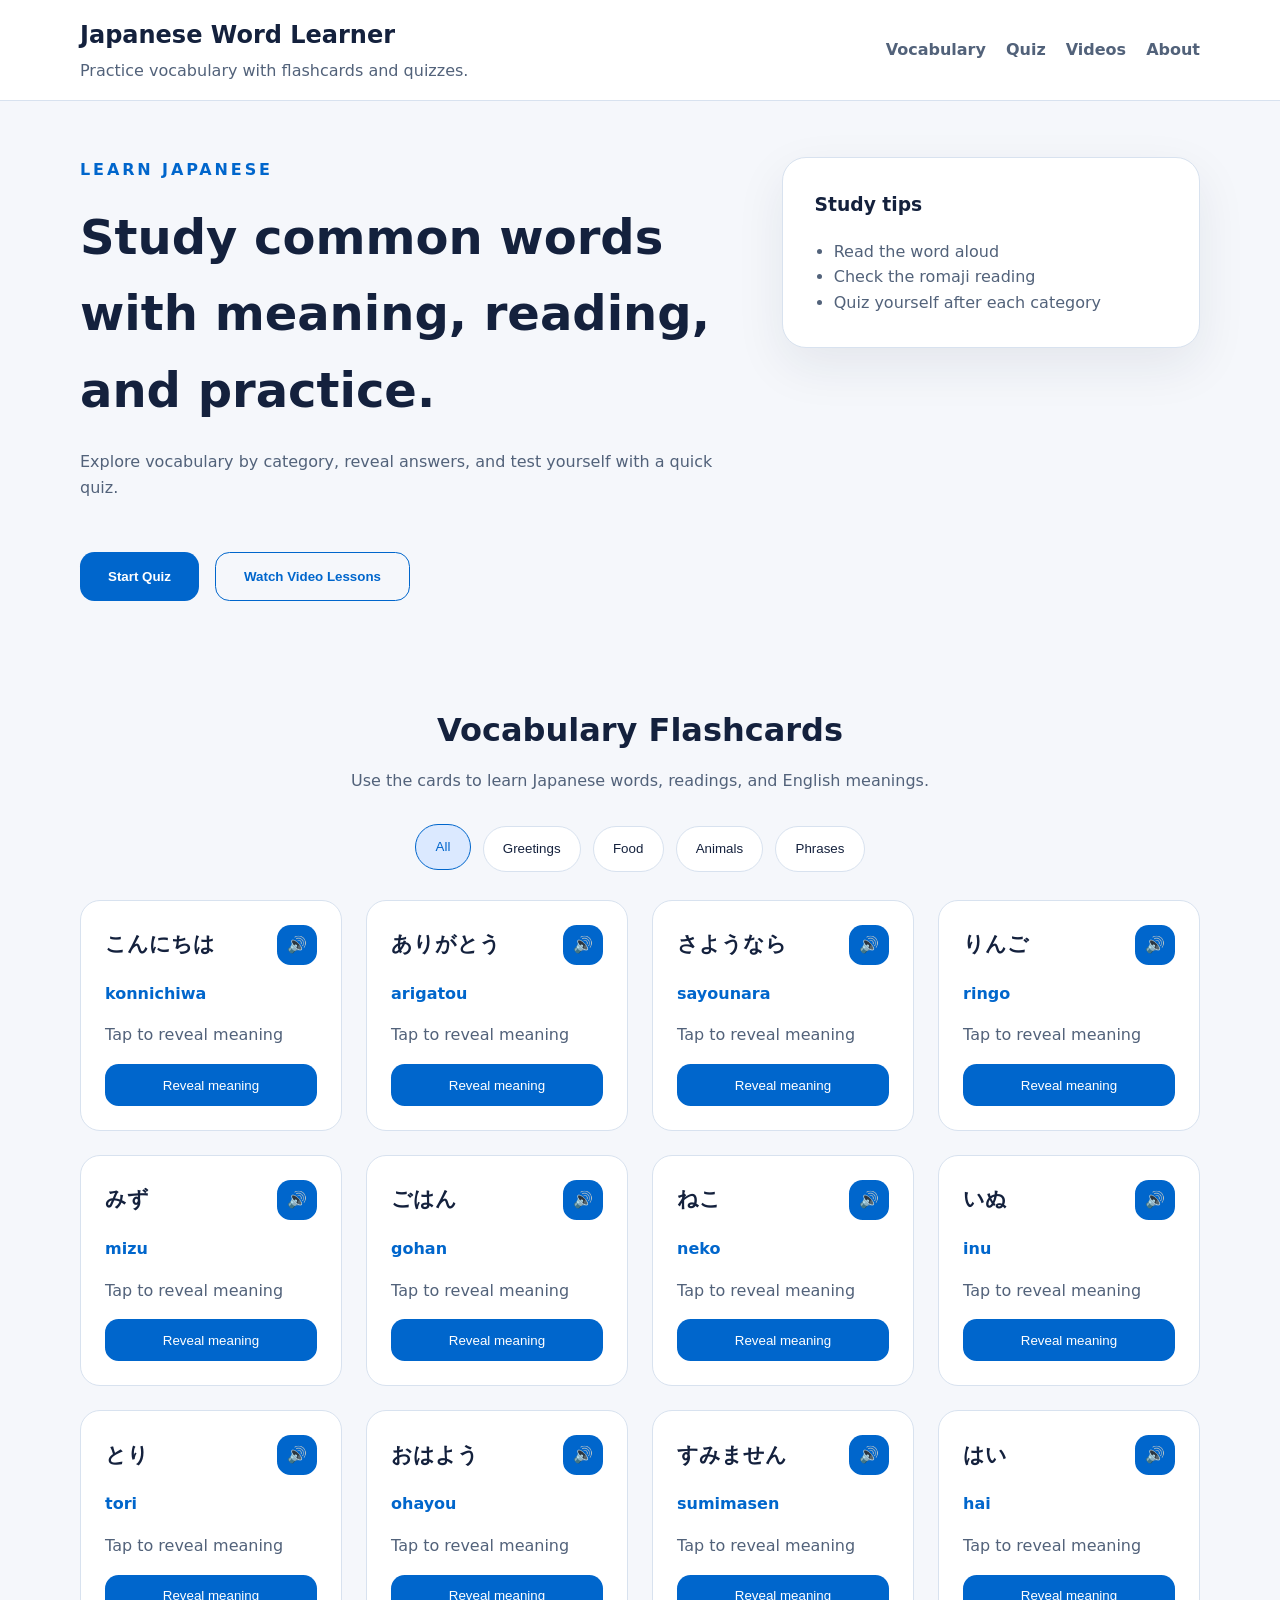
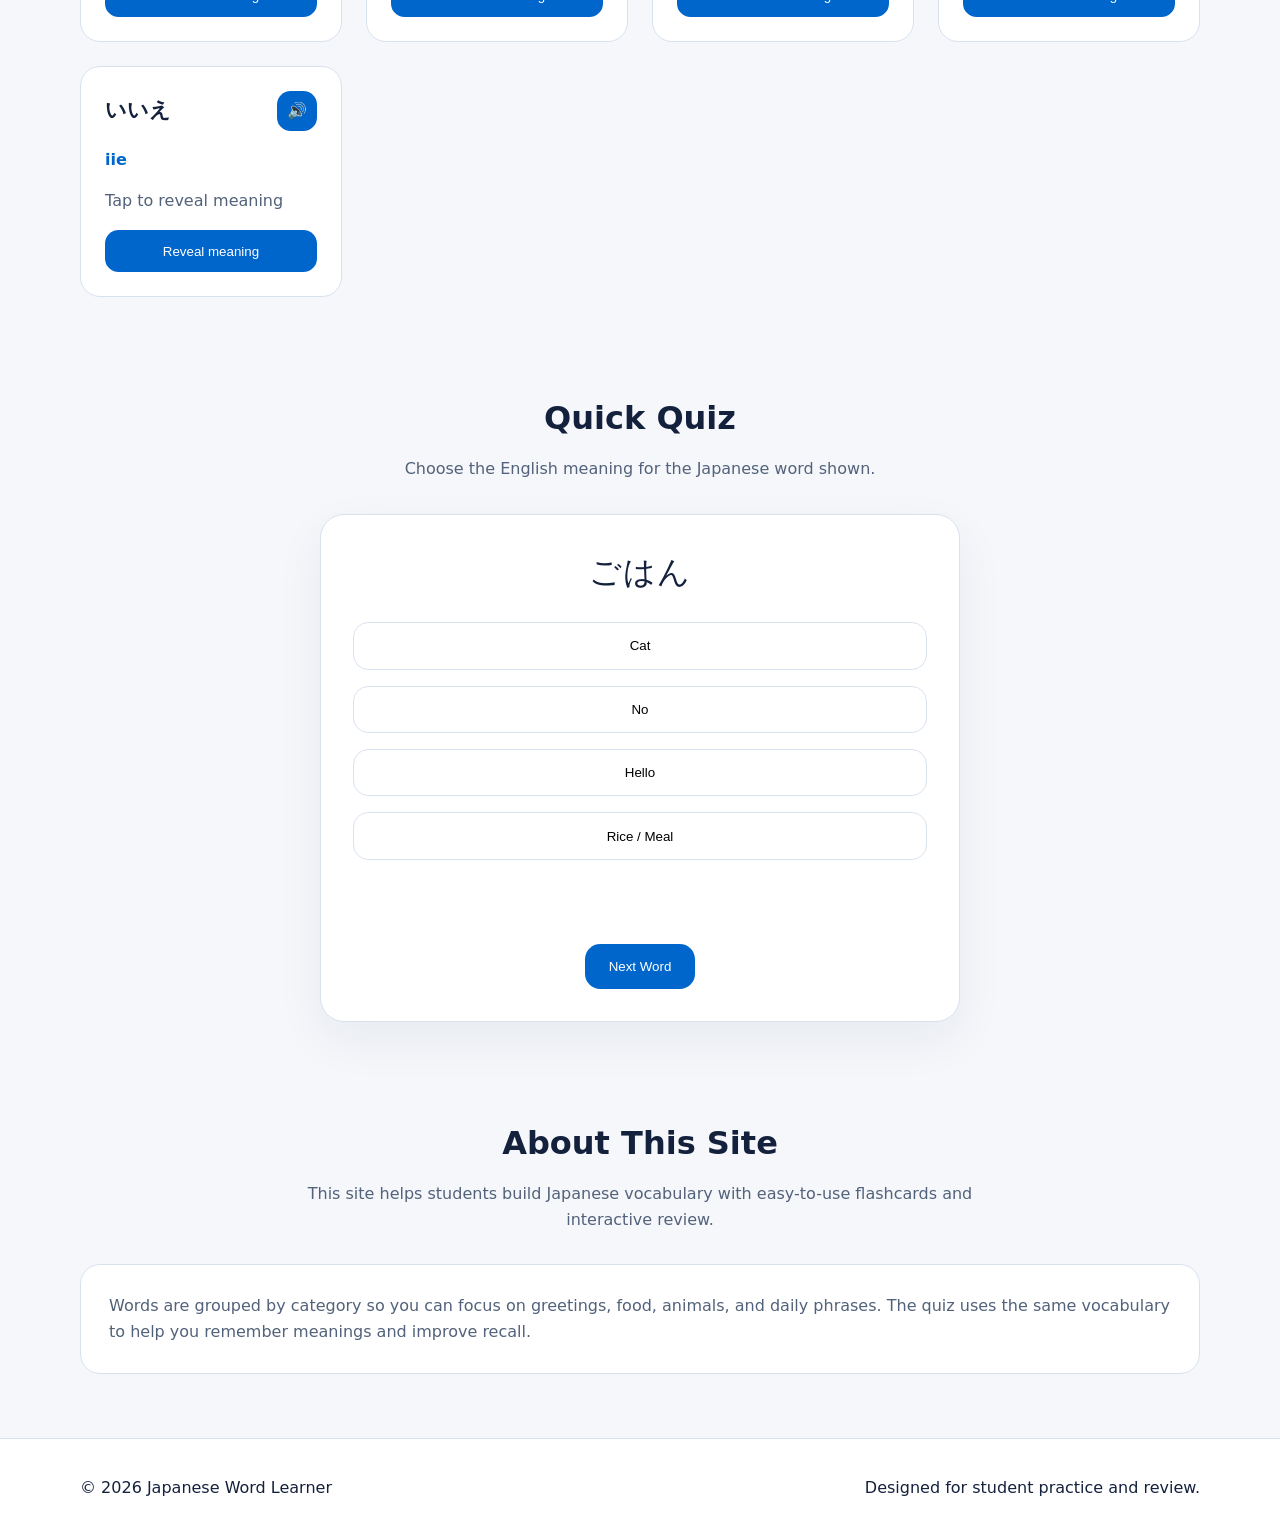
==== index.html @ 0eb78bca "Add files via upload" ====
<!DOCTYPE html>
<html lang="en">
<head>
  <meta charset="UTF-8" />
  <meta name="viewport" content="width=device-width, initial-scale=1.0" />
  <title>Japanese Word Learner</title>
  <link rel="stylesheet" href="styles.css" />
</head>
<body>
  <header class="site-header">
    <div class="container header-inner">
      <div>
        <h1>Japanese Word Learner</h1>
        <p>Practice vocabulary with flashcards and quizzes.</p>
      </div>
      <nav class="main-nav">
        <a href="#vocab">Vocabulary</a>
        <a href="quiz.html">Quiz</a>
        <a href="videos.html">Videos</a>
        <a href="#about">About</a>
      </nav>
    </div>
  </header>

  <main>
    <section class="hero">
      <div class="container hero-grid">
        <div>
          <span class="eyebrow">Learn Japanese</span>
          <h2>Study common words with meaning, reading, and practice.</h2>
          <p>Explore vocabulary by category, reveal answers, and test yourself with a quick quiz.</p>
          <div class="hero-actions">
            <button id="startQuizBtn">Start Quiz</button>
            <button class="secondary" onclick="location.href='videos.html'">Watch Video Lessons</button>
          </div>
        </div>
        <div class="hero-card">
          <h3>Study tips</h3>
          <ul>
            <li>Read the word aloud</li>
            <li>Check the romaji reading</li>
            <li>Quiz yourself after each category</li>
          </ul>
        </div>
      </div>
    </section>

    <section id="vocab" class="section vocab-section">
      <div class="container">
        <div class="section-header">
          <h2>Vocabulary Flashcards</h2>
          <p>Use the cards to learn Japanese words, readings, and English meanings.</p>
        </div>
        <div class="category-buttons" id="categoryButtons"></div>
        <div class="cards-grid" id="cardsGrid"></div>
      </div>
    </section>

    <section id="quiz" class="section quiz-section">
      <div class="container">
        <div class="section-header">
          <h2>Quick Quiz</h2>
          <p>Choose the English meaning for the Japanese word shown.</p>
        </div>
        <div class="quiz-card">
          <p class="quiz-word" id="quizWord"></p>
          <div class="quiz-options" id="quizOptions"></div>
          <p class="quiz-feedback" id="quizFeedback"></p>
          <button id="nextQuestionBtn">Next Word</button>
        </div>
      </div>
    </section>

    <section id="about" class="section about-section">
      <div class="container">
        <div class="section-header">
          <h2>About This Site</h2>
          <p>This site helps students build Japanese vocabulary with easy-to-use flashcards and interactive review.</p>
        </div>
        <p class="about-text">Words are grouped by category so you can focus on greetings, food, animals, and daily phrases. The quiz uses the same vocabulary to help you remember meanings and improve recall.</p>
      </div>
    </section>
  </main>

  <footer class="site-footer">
    <div class="container footer-inner">
      <p>&copy; 2026 Japanese Word Learner</p>
      <p>Designed for student practice and review.</p>
    </div>
  </footer>

  <script src="script.js"></script>
</body>
</html>
---- styles.css ----
:root {
  --bg: #f5f7fb;
  --surface: #ffffff;
  --text: #14213d;
  --muted: #52627a;
  --primary: #0066cc;
  --primary-soft: #dbe9ff;
  --border: #d8e2ef;
}

* {
  box-sizing: border-box;
}

html,
body {
  margin: 0;
  font-family: Inter, system-ui, sans-serif;
  background: var(--bg);
  color: var(--text);
}

body {
  line-height: 1.6;
}

.container {
  width: min(1120px, calc(100% - 2rem));
  margin: 0 auto;
}

.site-header {
  background: #fff;
  border-bottom: 1px solid var(--border);
}

.header-inner,
.footer-inner {
  display: flex;
  align-items: center;
  justify-content: space-between;
  gap: 1rem;
  padding: 1rem 0;
}

.header-inner h1 {
  margin: 0;
  font-size: 1.5rem;
}

.header-inner p {
  margin: 0.25rem 0 0;
  color: var(--muted);
}

.main-nav {
  display: flex;
  gap: 1.25rem;
}

.main-nav a {
  color: var(--muted);
  text-decoration: none;
  font-weight: 700;
}

.hero {
  padding: 3.5rem 0;
}

.hero-grid {
  display: grid;
  grid-template-columns: 1.6fr 1fr;
  gap: 2rem;
  align-items: start;
}

.eyebrow {
  display: inline-block;
  text-transform: uppercase;
  letter-spacing: 0.18em;
  color: var(--primary);
  font-weight: 700;
  margin-bottom: 1rem;
}

.hero h2 {
  margin: 0;
  font-size: clamp(2rem, 4vw, 3rem);
}

.hero p {
  max-width: 42rem;
  color: var(--muted);
  margin: 1.25rem 0 0;
}

.hero button {
  margin-top: 1.75rem;
  padding: 1rem 1.75rem;
  border: none;
  border-radius: 0.9rem;
  background: var(--primary);
  color: #fff;
  font-weight: 700;
  cursor: pointer;
}

.hero-card,
.quiz-card,
.feature-card,
.card,
.about-text {
  background: var(--surface);
}

.hero-card {
  border: 1px solid var(--border);
  border-radius: 1.5rem;
  padding: 2rem;
  box-shadow: 0 18px 50px rgba(20, 33, 61, 0.08);
}

.hero-card h3 {
  margin-top: 0;
}

.hero-card ul {
  margin: 1rem 0 0;
  padding-left: 1.2rem;
  color: var(--muted);
}

.section {
  padding: 3rem 0;
}

.section-header {
  text-align: center;
  margin-bottom: 2rem;
}

.section-header h2 {
  margin: 0;
  font-size: 2rem;
}

.section-header p {
  margin: 0.75rem auto 0;
  color: var(--muted);
  max-width: 44rem;
}

.category-buttons {
  display: flex;
  flex-wrap: wrap;
  gap: 0.75rem;
  justify-content: center;
  margin-bottom: 1.75rem;
}

.category-button {
  border: 1px solid var(--border);
  background: #fff;
  color: var(--text);
  padding: 0.9rem 1.2rem;
  border-radius: 999px;
  cursor: pointer;
  transition: transform 0.2s ease, background 0.2s ease;
}

.category-button:hover,
.category-button.active {
  background: var(--primary-soft);
  border-color: var(--primary);
  color: var(--primary);
  transform: translateY(-2px);
}

.cards-grid {
  display: grid;
  grid-template-columns: repeat(auto-fit, minmax(240px, 1fr));
  gap: 1.5rem;
}

.card {
  border: 1px solid var(--border);
  border-radius: 1.25rem;
  padding: 1.5rem;
  display: grid;
  gap: 1rem;
}

.card h3 {
  margin: 0;
  font-size: 1.3rem;
}

.card p {
  margin: 0;
  color: var(--muted);
}

.card-image {
  width: 100%;
  border-radius: 0.75rem;
  display: none;
  margin-top: 0.6rem;
  border: 1px solid var(--border);
}

.card .reading {
  color: var(--primary);
  font-weight: 700;
}

.card-header {
  display: flex;
  align-items: center;
  justify-content: space-between;
  gap: 1rem;
}

.sound-button {
  border: none;
  background: var(--primary-soft);
  color: var(--primary);
  width: 2.5rem;
  height: 2.5rem;
  border-radius: 50%;
  cursor: pointer;
  font-size: 1rem;
  display: flex;
  align-items: center;
  justify-content: center;
  line-height: 1;
}

.sound-button:hover {
  background: var(--primary);
  color: #fff;
}

.card button {
  border: none;
  background: var(--primary);
  color: #fff;
  padding: 0.85rem 1rem;
  border-radius: 0.85rem;
  cursor: pointer;
}

.hero-actions {
  display: flex;
  gap: 1rem;
  flex-wrap: wrap;
  margin-top: 1.5rem;
}

button.secondary {
  background: transparent;
  color: var(--primary);
  border: 1px solid var(--primary);
}

.video-list,
.video-cards {
  display: grid;
  gap: 1.5rem;
}

.video-card {
  border: 1px solid var(--border);
  border-radius: 1.25rem;
  padding: 1.75rem;
  background: var(--surface);
  display: grid;
  gap: 1rem;
}

.video-card h3 {
  margin: 0;
}

.video-card p {
  margin: 0;
  color: var(--muted);
}

.video-card a,
.card-button {
  display: inline-flex;
  align-items: center;
  justify-content: center;
  padding: 0.85rem 1rem;
  border-radius: 0.85rem;
  background: var(--primary);
  color: #fff;
  text-decoration: none;
  font-weight: 700;
}

.video-card a:hover,
.card-button:hover {
  opacity: 0.95;
}
.video-card a {
  justify-self: start;
}

video {
  width: 100%;
  border-radius: 1rem;
  border: 1px solid var(--border);
}

.quiz-card {
  margin: 0 auto;
  max-width: 640px;
  border: 1px solid var(--border);
  border-radius: 1.5rem;
  padding: 2rem;
  box-shadow: 0 18px 50px rgba(20, 33, 61, 0.06);
  text-align: center;
}

.quiz-word {
  margin: 0 0 1.5rem;
  font-size: 2rem;
  letter-spacing: 0.04em;
}

.quiz-options {
  display: grid;
  gap: 1rem;
  margin-bottom: 1.25rem;
}

.option-button {
  padding: 0.95rem 1rem;
  border-radius: 0.95rem;
  border: 1px solid var(--border);
  background: #fff;
  cursor: pointer;
  transition: background 0.2s ease, border-color 0.2s ease;
}

.option-button:hover {
  background: var(--primary-soft);
}

.option-button.correct {
  background: #d1fae5;
  border-color: #10b981;
}

.option-button.incorrect {
  background: #fee2e2;
  border-color: #ef4444;
}

.quiz-feedback {
  min-height: 2rem;
  color: var(--muted);
  font-weight: 700;
}

#nextQuestionBtn {
  margin-top: 1rem;
  padding: 0.95rem 1.5rem;
  background: var(--primary);
  color: #fff;
  border: none;
  border-radius: 0.95rem;
  cursor: pointer;
}

.about-text {
  border: 1px solid var(--border);
  border-radius: 1.25rem;
  padding: 1.75rem;
  color: var(--muted);
}

.site-footer {
  background: #fff;
  border-top: 1px solid var(--border);
}

.footer-inner {
  justify-content: space-between;
  padding: 1.25rem 0;
}

@media (max-width: 860px) {
  .hero-grid {
    grid-template-columns: 1fr;
  }
}

@media (max-width: 680px) {
  .header-inner,
  .footer-inner {
    flex-direction: column;
    align-items: flex-start;
  }

  .main-nav {
    flex-wrap: wrap;
  }
}
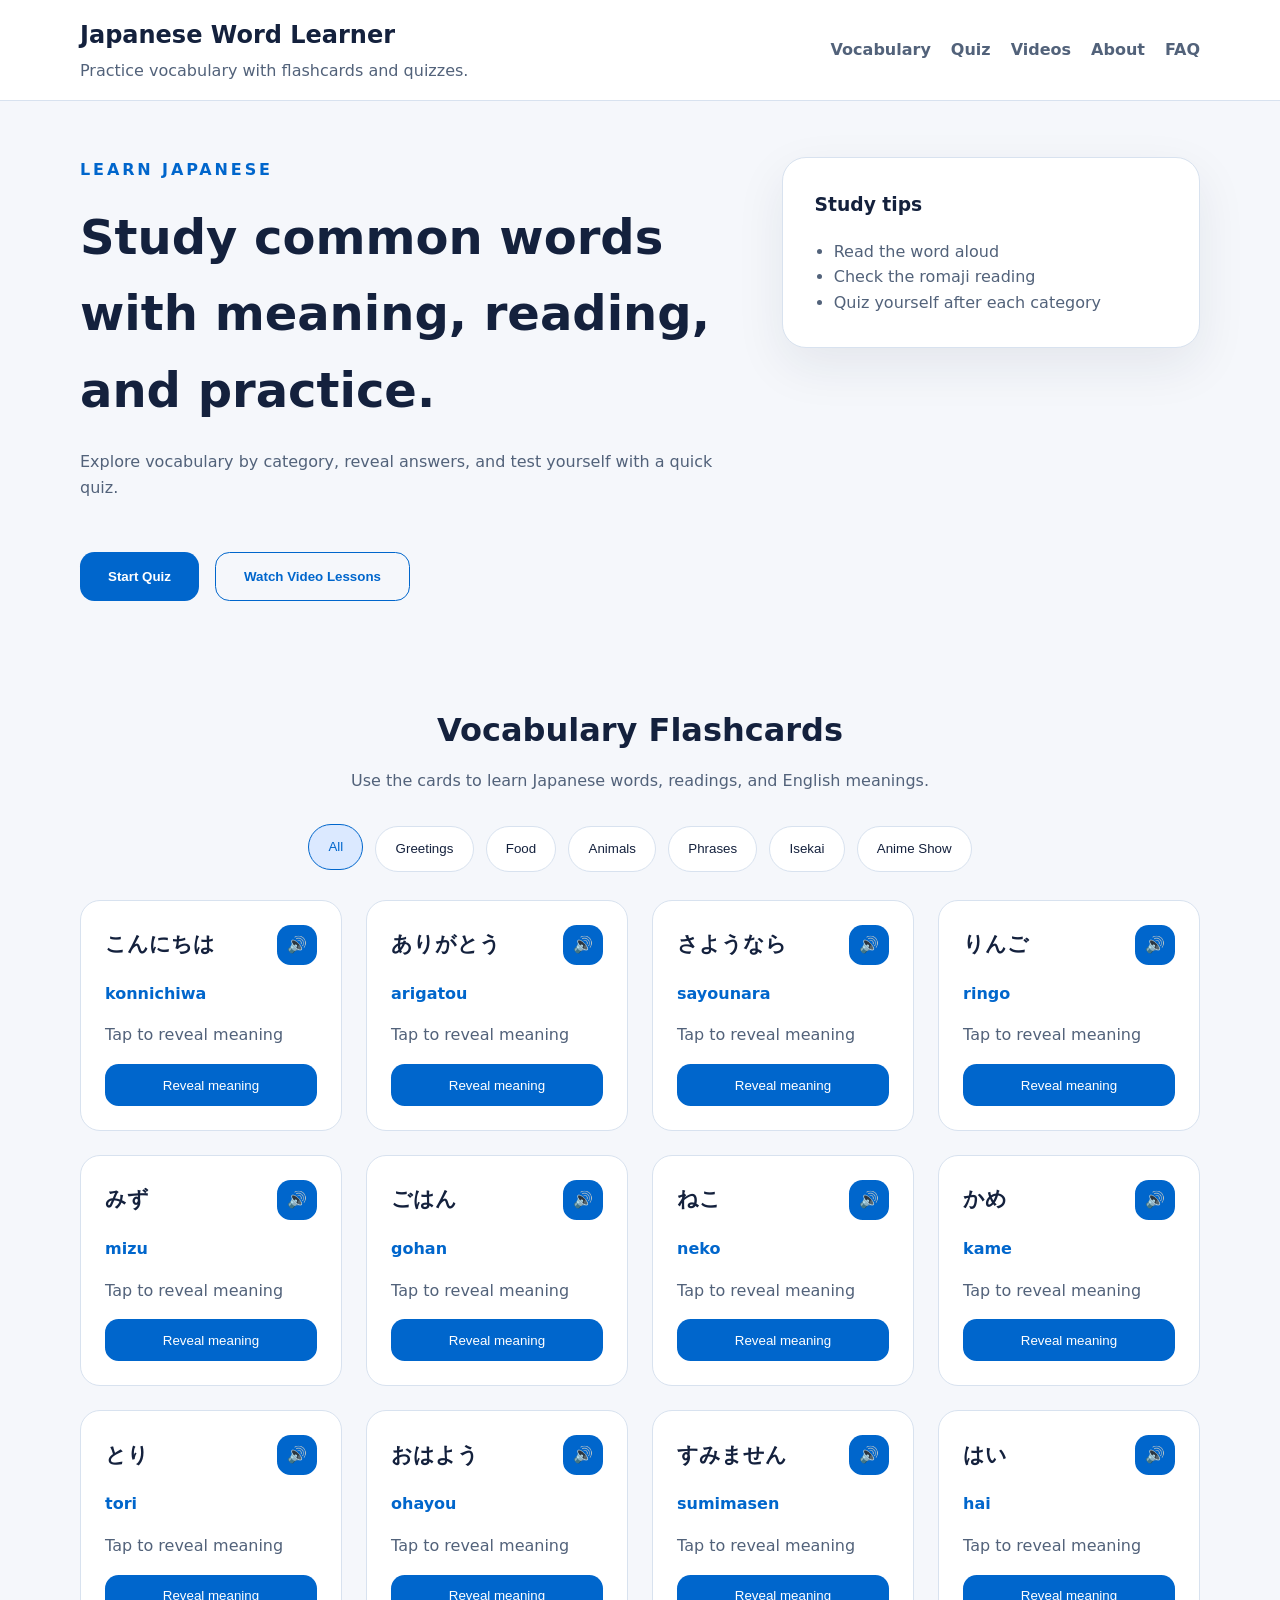
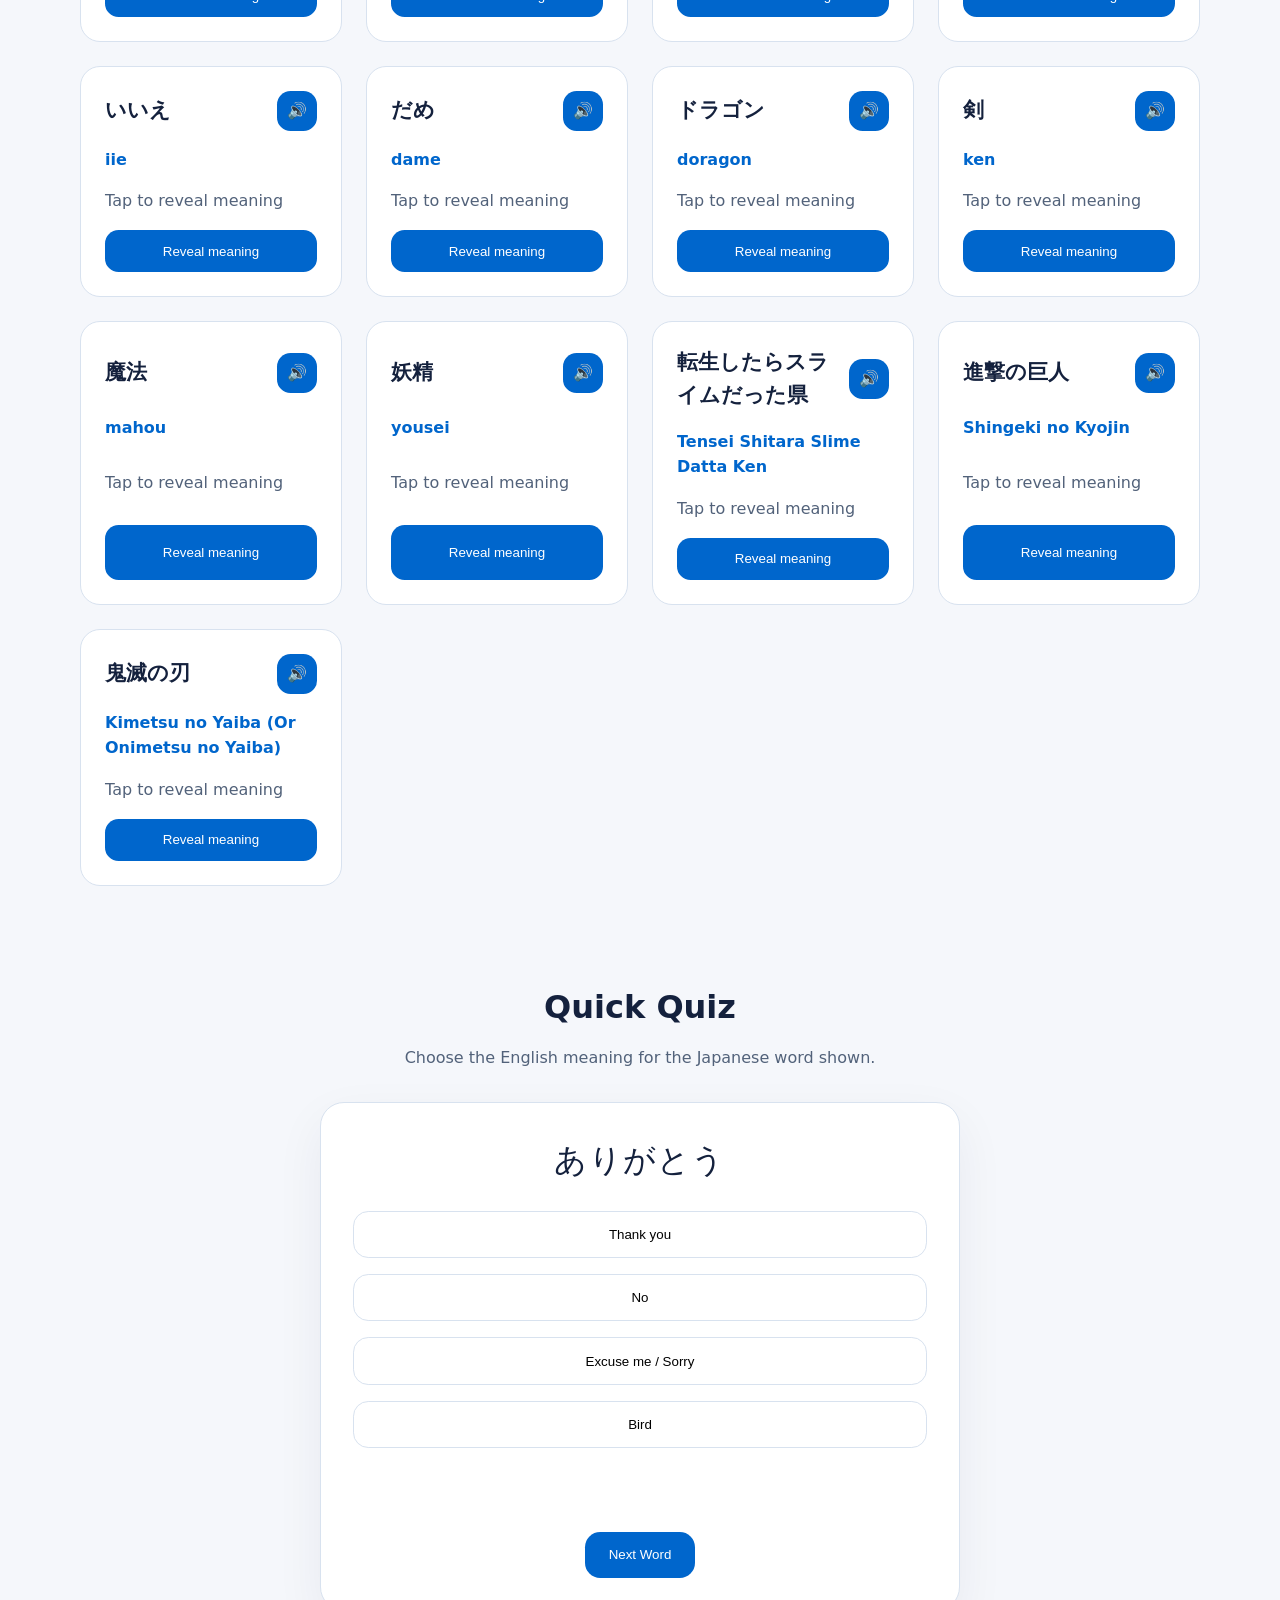
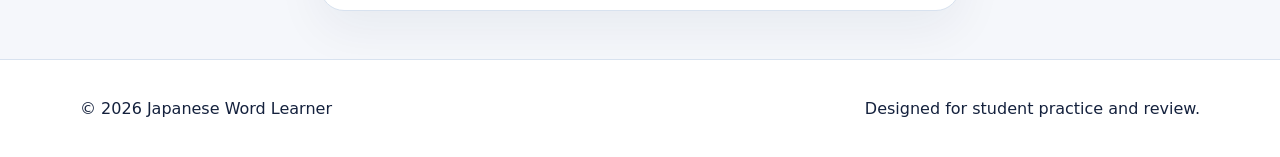
==== commit 2b020bcb: "Add files via upload" ====
--- a/index.html
+++ b/index.html
@@ -7,6 +7,14 @@
   <link rel="stylesheet" href="styles.css" />
 </head>
 <body>
+  <noscript>
+    <div class="noscript-banner">
+      <div class="container">
+        <p>This site requires JavaScript to display the flashcards and quiz. Please enable JavaScript in your browser to use all features.</p>
+      </div>
+    </div>
+  </noscript>
+
   <header class="site-header">
     <div class="container header-inner">
       <div>
@@ -17,7 +25,8 @@
         <a href="#vocab">Vocabulary</a>
         <a href="quiz.html">Quiz</a>
         <a href="videos.html">Videos</a>
-        <a href="#about">About</a>
+        <a href="about.html">About</a>
+        <a href="faq.html">FAQ</a>
       </nav>
     </div>
   </header>
@@ -70,16 +79,6 @@
         </div>
       </div>
     </section>
-
-    <section id="about" class="section about-section">
-      <div class="container">
-        <div class="section-header">
-          <h2>About This Site</h2>
-          <p>This site helps students build Japanese vocabulary with easy-to-use flashcards and interactive review.</p>
-        </div>
-        <p class="about-text">Words are grouped by category so you can focus on greetings, food, animals, and daily phrases. The quiz uses the same vocabulary to help you remember meanings and improve recall.</p>
-      </div>
-    </section>
   </main>
 
   <footer class="site-footer">
--- a/styles.css
+++ b/styles.css
@@ -34,6 +34,21 @@
   border-bottom: 1px solid var(--border);
 }
 
+.noscript-banner {
+  background: #fff7ed;
+  border-bottom: 1px solid #fdba74;
+  color: #7c2d12;
+}
+
+.noscript-banner .container {
+  padding: 1rem 0;
+}
+
+.noscript-banner p {
+  margin: 0;
+  font-weight: 700;
+}
+
 .header-inner,
 .footer-inner {
   display: flex;
@@ -284,6 +299,46 @@
 
 .video-card p {
   margin: 0;
+  color: var(--muted);
+}
+
+.faq-list {
+  display: grid;
+  gap: 1rem;
+}
+
+.faq-item {
+  border: 1px solid var(--border);
+  border-radius: 1.25rem;
+  background: var(--surface);
+  padding: 1.2rem 1.5rem;
+}
+
+.faq-item summary {
+  cursor: pointer;
+  font-weight: 700;
+  color: var(--text);
+  list-style: none;
+}
+
+.faq-item summary::-webkit-details-marker {
+  display: none;
+}
+
+.faq-item summary::after {
+  content: "+";
+  float: right;
+  color: var(--primary);
+  font-size: 1.3rem;
+  line-height: 1;
+}
+
+.faq-item[open] summary::after {
+  content: "−";
+}
+
+.faq-item p {
+  margin: 1rem 0 0;
   color: var(--muted);
 }
 
@@ -308,10 +363,42 @@
   justify-self: start;
 }
 
-video {
+.member-photo-placeholder {
   width: 100%;
+  min-height: 220px;
   border-radius: 1rem;
-  border: 1px solid var(--border);
+  border: 2px dashed var(--border);
+  background: var(--bg);
+  color: var(--muted);
+  display: flex;
+  align-items: center;
+  justify-content: center;
+  text-align: center;
+  font-weight: 700;
+  margin-bottom: 0.5rem;
+}
+
+video,
+.video-player iframe {
+  width: 100%;
+  height: 100%;
+  border-radius: 1rem;
+  border: 1px solid var(--border);
+}
+
+.video-player {
+  position: relative;
+  width: 100%;
+  aspect-ratio: 16 / 9;
+  overflow: hidden;
+  background: #000;
+}
+
+.video-player iframe,
+.video-player video {
+  display: block;
+  width: 100%;
+  height: 100%;
 }
 
 .quiz-card {
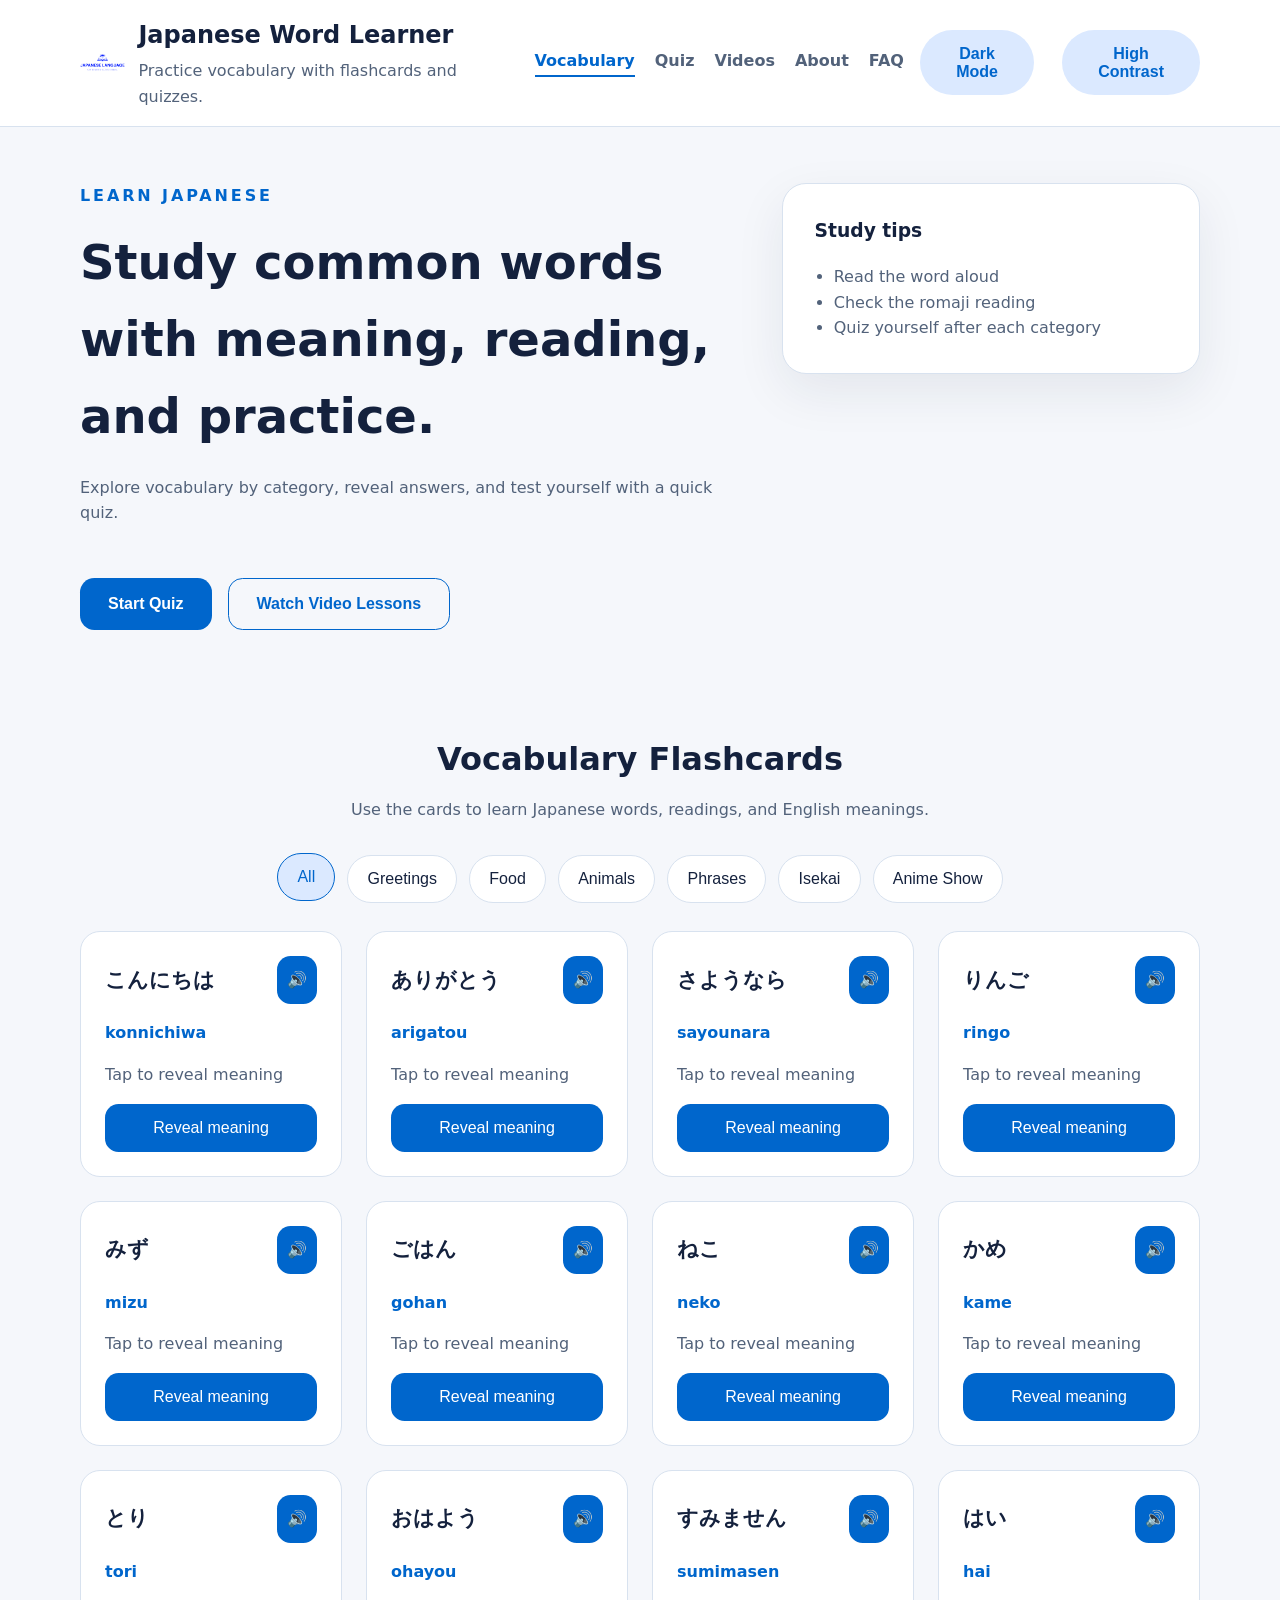
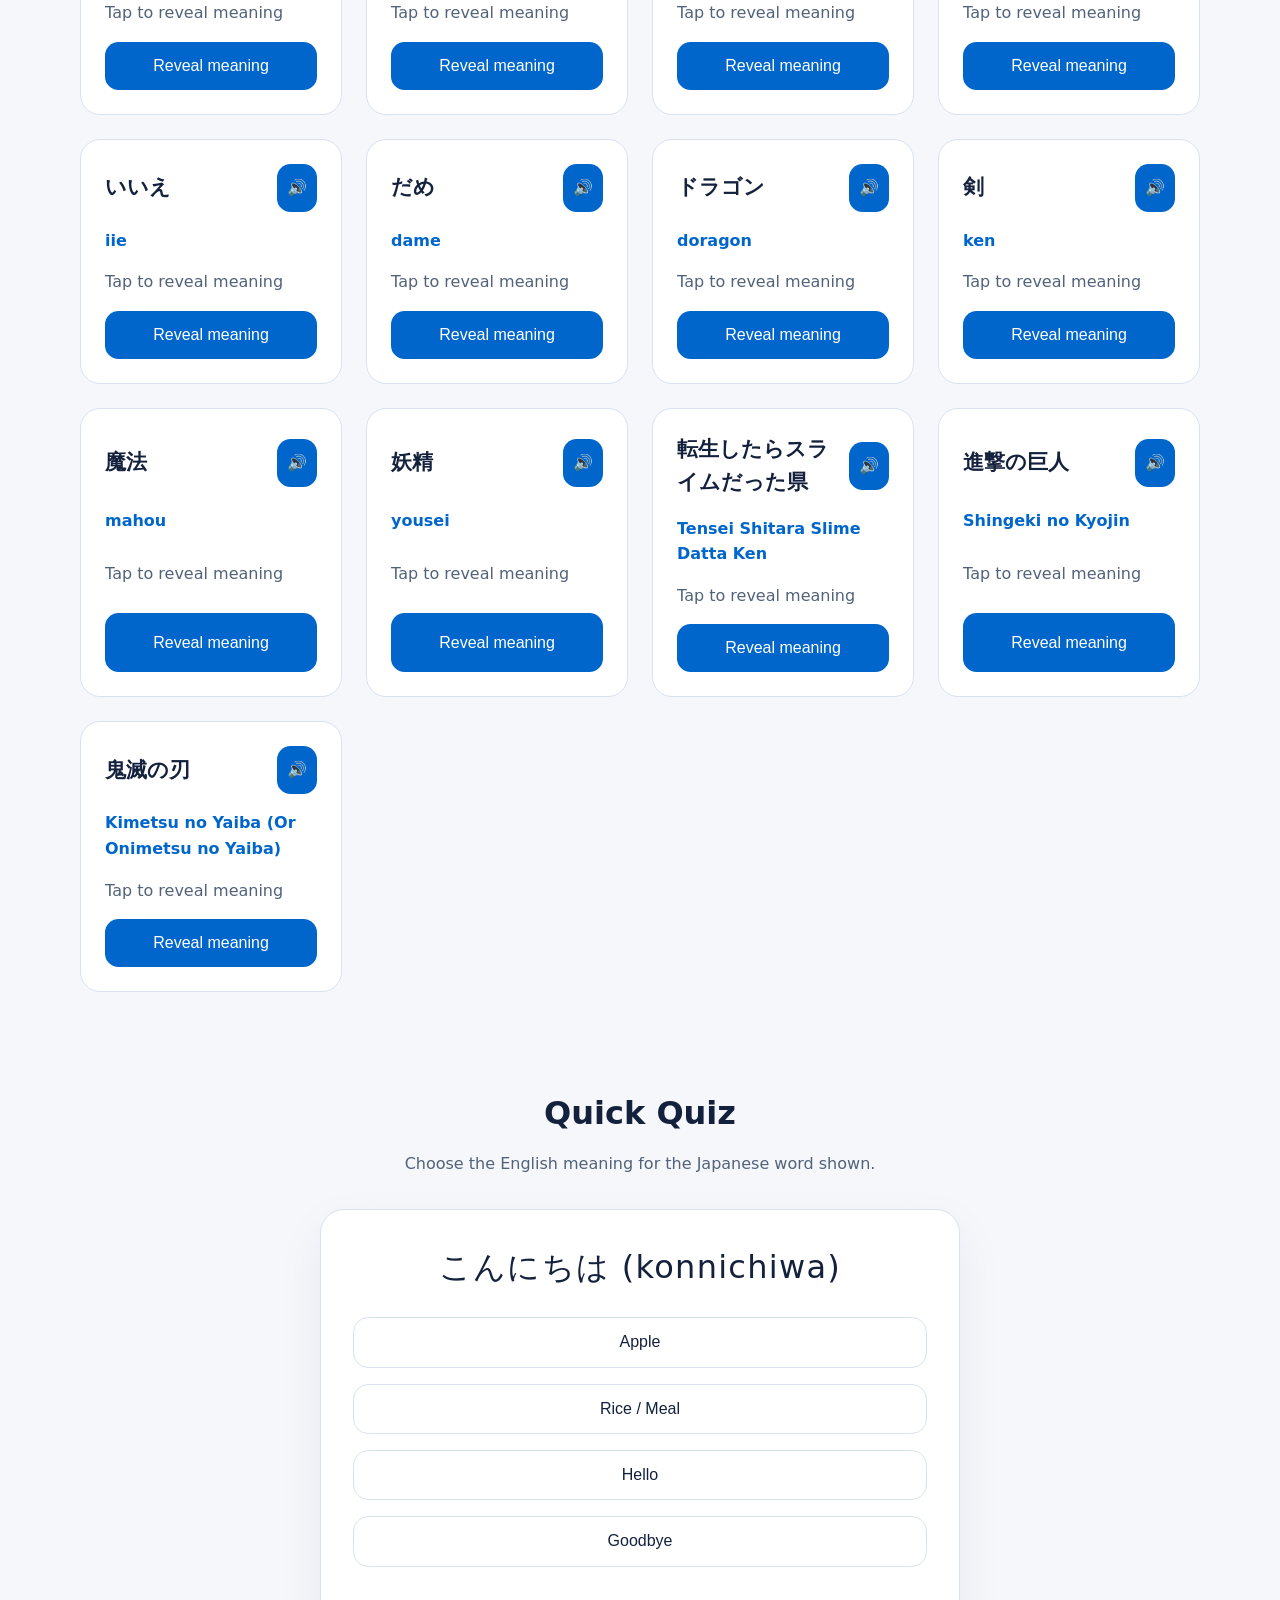
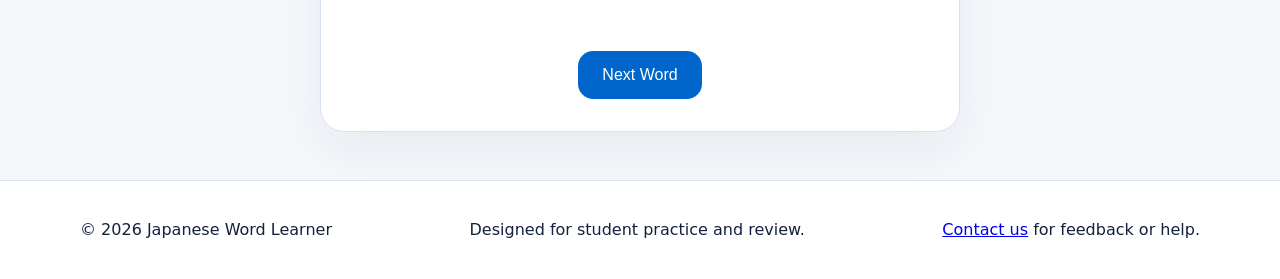
==== commit 667e98d6: "Add files via upload" ====
--- a/index.html
+++ b/index.html
@@ -4,6 +4,7 @@
   <meta charset="UTF-8" />
   <meta name="viewport" content="width=device-width, initial-scale=1.0" />
   <title>Japanese Word Learner</title>
+  <link rel="icon" href="image/favicon.ico" type="image/x-icon" />
   <link rel="stylesheet" href="styles.css" />
 </head>
 <body>
@@ -14,24 +15,30 @@
       </div>
     </div>
   </noscript>
+  <a class="skip-link" href="#main-content">Skip to main content</a>
 
   <header class="site-header">
     <div class="container header-inner">
-      <div>
-        <h1>Japanese Word Learner</h1>
-        <p>Practice vocabulary with flashcards and quizzes.</p>
+      <div class="site-brand">
+        <img src="image/high-resolution-color-logo.png" alt="Japanese Word Learner logo" class="site-logo" />
+        <div>
+          <h1>Japanese Word Learner</h1>
+          <p>Practice vocabulary with flashcards and quizzes.</p>
+        </div>
       </div>
-      <nav class="main-nav">
+      <nav class="main-nav" role="navigation" aria-label="Primary site navigation">
         <a href="#vocab">Vocabulary</a>
         <a href="quiz.html">Quiz</a>
         <a href="videos.html">Videos</a>
         <a href="about.html">About</a>
         <a href="faq.html">FAQ</a>
       </nav>
+      <button id="themeToggle" class="theme-toggle" type="button">Dark Mode</button>
+      <button id="contrastToggle" class="theme-toggle accessibility-toggle" type="button">High Contrast</button>
     </div>
   </header>
 
-  <main>
+  <main id="main-content" tabindex="-1">
     <section class="hero">
       <div class="container hero-grid">
         <div>
@@ -85,6 +92,7 @@
     <div class="container footer-inner">
       <p>&copy; 2026 Japanese Word Learner</p>
       <p>Designed for student practice and review.</p>
+      <p><a href="contact.html">Contact us</a> for feedback or help.</p>
     </div>
   </footer>
 
--- a/styles.css
+++ b/styles.css
@@ -6,10 +6,16 @@
   --primary: #0066cc;
   --primary-soft: #dbe9ff;
   --border: #d8e2ef;
+  --header: #ffffff;
+  --footer: #ffffff;
 }
 
 * {
   box-sizing: border-box;
+}
+
+html {
+  scroll-behavior: smooth;
 }
 
 html,
@@ -18,10 +24,28 @@
   font-family: Inter, system-ui, sans-serif;
   background: var(--bg);
   color: var(--text);
+  transition: background-color 0.3s ease, color 0.3s ease;
 }
 
 body {
   line-height: 1.6;
+}
+
+.site-header,
+.site-footer,
+.hero-card,
+.quiz-card,
+.card,
+.about-text,
+.video-card,
+.faq-item,
+.category-button,
+.option-button,
+.member-photo-placeholder,
+.button.secondary,
+.card-button,
+.sound-button {
+  transition: background-color 0.3s ease, color 0.3s ease, border-color 0.3s ease;
 }
 
 .container {
@@ -30,7 +54,7 @@
 }
 
 .site-header {
-  background: #fff;
+  background: var(--header);
   border-bottom: 1px solid var(--border);
 }
 
@@ -63,6 +87,29 @@
   font-size: 1.5rem;
 }
 
+.site-brand {
+  display: flex;
+  align-items: center;
+  gap: 0.85rem;
+}
+
+.site-logo {
+  width: 2.8rem;
+  height: auto;
+  border-radius: 0.75rem;
+  object-fit: contain;
+}
+
+button,
+.card-button,
+.category-button,
+.option-button,
+.sound-button {
+  min-height: 3rem;
+  padding: 0.95rem 1.1rem;
+  font-size: 1rem;
+}
+
 .header-inner p {
   margin: 0.25rem 0 0;
   color: var(--muted);
@@ -77,6 +124,155 @@
   color: var(--muted);
   text-decoration: none;
   font-weight: 700;
+}
+
+.main-nav a:hover,
+.main-nav a:focus-visible,
+.main-nav a.active {
+  color: var(--primary);
+}
+
+.main-nav a.active {
+  border-bottom: 2px solid var(--primary);
+  padding-bottom: 0.1rem;
+}
+
+.skip-link {
+  position: absolute;
+  left: 1rem;
+  top: 1rem;
+  background: var(--surface);
+  color: var(--primary);
+  padding: 0.65rem 1rem;
+  border: 1px solid var(--primary);
+  border-radius: 999px;
+  z-index: 10000;
+  transform: translateY(-120%);
+  transition: transform 0.25s ease, opacity 0.25s ease;
+  opacity: 0;
+}
+
+.skip-link:focus,
+.skip-link:hover {
+  transform: translateY(0);
+  opacity: 1;
+}
+
+button:focus-visible,
+a:focus-visible {
+  outline: 3px solid var(--primary);
+  outline-offset: 3px;
+}
+
+.theme-toggle,
+.accessibility-toggle {
+  border: 1px solid transparent;
+  background: var(--primary-soft);
+  color: var(--primary);
+  padding: 0.85rem 1rem;
+  border-radius: 999px;
+  cursor: pointer;
+  font-weight: 700;
+}
+
+.accessibility-toggle {
+  margin-left: 0.75rem;
+}
+
+body.high-contrast {
+  background: #000;
+  color: #fff;
+}
+
+body.high-contrast .site-header,
+body.high-contrast .site-footer,
+body.high-contrast .hero-card,
+body.high-contrast .quiz-card,
+body.high-contrast .card,
+body.high-contrast .video-card,
+body.high-contrast .faq-item {
+  background: #000;
+  color: #fff;
+  border-color: #fff;
+}
+
+body.high-contrast .main-nav a,
+body.high-contrast .main-nav a:hover,
+body.high-contrast .main-nav a.active,
+body.high-contrast .button.secondary,
+body.high-contrast .theme-toggle,
+body.high-contrast .accessibility-toggle,
+body.high-contrast .card-button {
+  color: #fff;
+  background: #000;
+  border-color: #fff;
+}
+
+body.high-contrast .theme-toggle:hover,
+body.high-contrast .accessibility-toggle:hover,
+body.high-contrast .card-button:hover {
+  background: #fff;
+  color: #000;
+}
+
+
+.theme-toggle {
+  border: 1px solid transparent;
+  background: var(--primary-soft);
+  color: var(--primary);
+  padding: 0.85rem 1rem;
+  border-radius: 999px;
+  cursor: pointer;
+  font-weight: 700;
+}
+
+.theme-toggle:hover {
+  background: var(--primary);
+  color: #fff;
+}
+
+.loading-overlay {
+  position: fixed;
+  inset: 0;
+  z-index: 9999;
+  display: grid;
+  place-items: center;
+  background: rgba(15, 23, 42, 0.85);
+  backdrop-filter: blur(4px);
+  color: #fff;
+  opacity: 1;
+  transition: opacity 0.25s ease;
+  pointer-events: auto;
+}
+
+.loading-overlay.loaded {
+  opacity: 0;
+  pointer-events: none;
+}
+
+.loading-inner {
+  text-align: center;
+}
+
+.loading-inner .spinner {
+  width: 3rem;
+  height: 3rem;
+  border: 4px solid rgba(255, 255, 255, 0.25);
+  border-top-color: #fff;
+  border-radius: 50%;
+  animation: spinner 0.8s linear infinite;
+  margin: 0 auto 1rem;
+}
+
+.loading-inner p {
+  margin: 0;
+  font-weight: 700;
+}
+
+@keyframes spinner {
+  to {
+    transform: rotate(360deg);
+  }
 }
 
 .hero {
@@ -181,7 +377,13 @@
   padding: 0.9rem 1.2rem;
   border-radius: 999px;
   cursor: pointer;
-  transition: transform 0.2s ease, background 0.2s ease;
+  transition: transform 0.2s ease, background 0.2s ease, border-color 0.2s ease, color 0.2s ease;
+}
+
+body.dark .category-button {
+  background: var(--primary);
+  color: #fff;
+  border-color: var(--primary);
 }
 
 .category-button:hover,
@@ -190,6 +392,13 @@
   border-color: var(--primary);
   color: var(--primary);
   transform: translateY(-2px);
+}
+
+body.dark .category-button:hover,
+body.dark .category-button.active {
+  background: rgba(96, 165, 250, 0.25);
+  border-color: #93c5fd;
+  color: #fff;
 }
 
 .cards-grid {
@@ -300,6 +509,21 @@
 .video-card p {
   margin: 0;
   color: var(--muted);
+}
+
+.accessible-note {
+  margin: 1rem 0 0;
+  color: var(--text);
+  background: rgba(0, 102, 204, 0.1);
+  border-left: 4px solid var(--primary);
+  padding: 0.85rem 1rem;
+  border-radius: 0.85rem;
+}
+
+.video-caption {
+  margin: 0.75rem 0 0;
+  color: var(--text);
+  font-size: 0.95rem;
 }
 
 .faq-list {
@@ -409,6 +633,13 @@
   padding: 2rem;
   box-shadow: 0 18px 50px rgba(20, 33, 61, 0.06);
   text-align: center;
+  background: var(--surface);
+}
+
+.quiz-type {
+  margin: 0 0 0.75rem;
+  color: var(--muted);
+  font-weight: 600;
 }
 
 .quiz-word {
@@ -417,6 +648,16 @@
   letter-spacing: 0.04em;
 }
 
+.quiz-image {
+  width: 100%;
+  max-width: 480px;
+  height: auto;
+  border-radius: 1rem;
+  border: 1px solid var(--border);
+  margin: 0.5rem auto 1rem;
+  display: block;
+}
+
 .quiz-options {
   display: grid;
   gap: 1rem;
@@ -427,13 +668,14 @@
   padding: 0.95rem 1rem;
   border-radius: 0.95rem;
   border: 1px solid var(--border);
-  background: #fff;
-  cursor: pointer;
-  transition: background 0.2s ease, border-color 0.2s ease;
+  background: var(--surface);
+  color: var(--text);
+  cursor: pointer;
+  transition: background 0.2s ease, border-color 0.2s ease, color 0.2s ease;
 }
 
 .option-button:hover {
-  background: var(--primary-soft);
+  background: rgba(96, 165, 250, 0.18);
 }
 
 .option-button.correct {
@@ -462,6 +704,37 @@
   cursor: pointer;
 }
 
+body.dark .quiz-card {
+  border-color: #475569;
+  box-shadow: 0 18px 50px rgba(15, 23, 42, 0.5);
+}
+
+body.dark .option-button {
+  background: #1f2937;
+  color: #f8fafc;
+  border-color: #334155;
+}
+
+body.dark .option-button:hover {
+  background: rgba(96, 165, 250, 0.25);
+}
+
+body.dark .option-button.correct {
+  background: #164e63;
+  border-color: #38bdf8;
+  color: #f8fafc;
+}
+
+body.dark .option-button.incorrect {
+  background: #7f1d1d;
+  border-color: #fca5a5;
+  color: #f8fafc;
+}
+
+body.dark #nextQuestionBtn {
+  background: #3b82f6;
+}
+
 .about-text {
   border: 1px solid var(--border);
   border-radius: 1.25rem;
@@ -470,8 +743,22 @@
 }
 
 .site-footer {
-  background: #fff;
+  background: var(--footer);
   border-top: 1px solid var(--border);
+}
+
+body.dark {
+  --bg: #111827;
+  --surface: #1f2937;
+  --text: #f8fafc;
+  --muted: #cbd5e1;
+  --primary: #60a5fa;
+  --primary-soft: rgba(96, 165, 250, 0.16);
+  --border: #334155;
+  --header: #111827;
+  --footer: #111827;
+  background: var(--bg);
+  color: var(--text);
 }
 
 .footer-inner {
